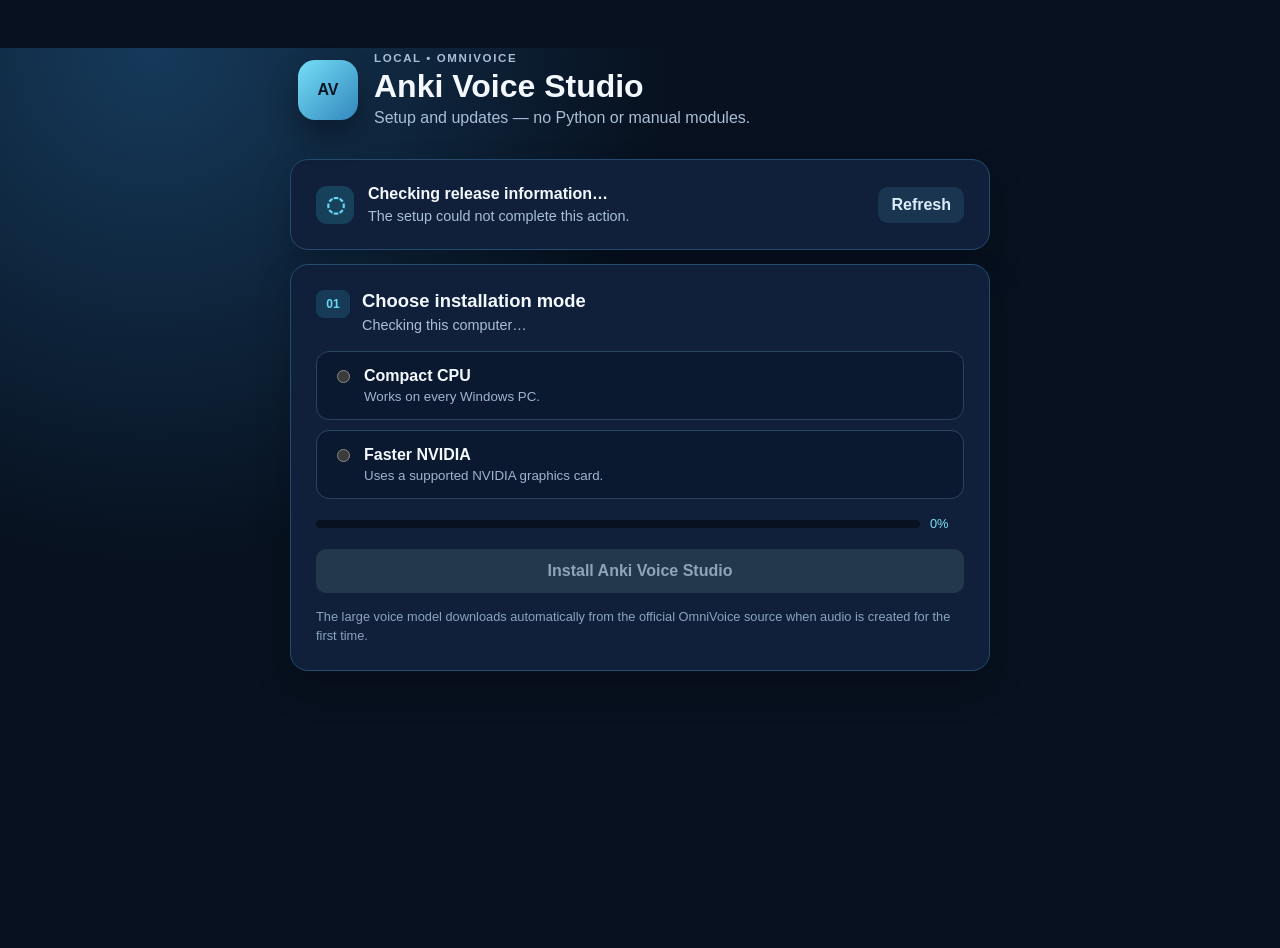
==== setup_web/index.html @ 58cf3fe1 "Initial Anki Voice Studio source" ====
<!doctype html>
<html lang="en">
<head>
  <meta charset="utf-8">
  <meta name="viewport" content="width=device-width, initial-scale=1">
  <meta name="color-scheme" content="dark">
  <title>Anki Voice Studio Setup</title>
  <link rel="stylesheet" href="app.css">
</head>
<body>
  <main class="shell">
    <header class="hero">
      <div class="mark">AV</div>
      <div><p class="eyebrow">LOCAL • OMNIVOICE</p><h1>Anki Voice Studio</h1><p>Setup and updates — no Python or manual modules.</p></div>
    </header>

    <section class="card status-card">
      <div class="status-icon" id="statusIcon">◌</div>
      <div><strong id="statusTitle">Checking release information…</strong><p id="statusText">The setup is checking what this computer needs.</p></div>
      <button class="secondary" id="refreshButton">Refresh</button>
    </section>

    <section class="card" id="installCard">
      <div class="section-heading"><span>01</span><div><h2>Choose installation mode</h2><p id="gpuText">Checking this computer…</p></div></div>
      <label class="choice" id="cpuChoice"><input type="radio" name="edition" value="cpu"><span><strong>Compact CPU</strong><small>Works on every Windows PC.</small></span></label>
      <label class="choice" id="nvidiaChoice"><input type="radio" name="edition" value="nvidia"><span><strong>Faster NVIDIA</strong><small>Uses a supported NVIDIA graphics card.</small></span></label>
      <div class="progress-wrap" hidden id="progressWrap"><div class="progress"><i id="progressBar"></i></div><span id="progressValue">0%</span></div>
      <button class="primary" id="installButton" disabled>Install Anki Voice Studio</button>
      <p class="fine-print">The large voice model downloads automatically from the official OmniVoice source when audio is created for the first time.</p>
    </section>

    <section class="card launch-card" id="launchCard" hidden>
      <div class="section-heading"><span>02</span><div><h2>Ready to open</h2><p id="launchText">Anki Voice Studio is installed.</p></div></div>
      <button class="primary" id="launchButton">Open Anki Voice Studio</button>
    </section>
  </main>
  <script src="app.js"></script>
</body>
</html>
---- setup_web/app.css ----
:root{color-scheme:dark;font-family:Segoe UI,Arial,sans-serif;background:#07111f;color:#f4f8ff}*{box-sizing:border-box}body{margin:0;min-height:100vh;background:radial-gradient(circle at 12% 0,#163a5b 0,transparent 32rem),#07111f}.shell{width:min(700px,calc(100% - 32px));margin:48px auto}.hero{display:flex;align-items:center;gap:16px;margin:0 8px 28px}.mark{display:grid;place-items:center;width:60px;height:60px;border-radius:17px;background:linear-gradient(135deg,#75def6,#3287bd);font-weight:800;color:#061521;box-shadow:0 16px 30px #0005}.eyebrow{margin:0 0 4px;color:#55d2f2;letter-spacing:.14em;font-size:.72rem;font-weight:800}.hero h1{margin:0;font-size:2rem}.hero p{margin:4px 0;color:#a8bfd8}.card{margin:14px 0;padding:25px;background:#10203a;border:1px solid #254c70;border-radius:18px;box-shadow:0 18px 36px #0003}.status-card{display:flex;align-items:center;gap:14px}.status-card div:nth-child(2){flex:1}.status-card p,.section-heading p{margin:5px 0 0;color:#a8bfd8;font-size:.9rem}.status-icon{display:grid;place-items:center;width:38px;height:38px;border-radius:11px;background:#17405b;color:#64d9f5;font-size:1.4rem;font-weight:900}.section-heading{display:flex;gap:12px;margin-bottom:18px}.section-heading>span{display:grid;place-items:center;width:34px;height:28px;border-radius:8px;background:#173a56;color:#67d9f3;font-size:.75rem;font-weight:800}.section-heading h2{margin:0;font-size:1.15rem}.choice{display:flex;gap:11px;align-items:flex-start;margin:10px 0;padding:15px;border:1px solid #29445e;border-radius:13px;background:#0b1930;cursor:pointer}.choice:has(input:checked){border-color:#57c9e9;background:#123853;box-shadow:0 0 0 1px #57c9e955}.choice.recommended strong:after{content:"Recommended";margin-left:9px;padding:3px 6px;border-radius:999px;background:#1e506a;color:#76dff3;font-size:.68rem}.choice.unavailable{opacity:.5}.choice input{accent-color:#57c9e9;margin-top:3px}.choice small{display:block;margin-top:4px;color:#9eb5cc}.primary,.secondary{border:0;border-radius:10px;cursor:pointer;font:inherit;font-weight:750}.primary{display:block;width:100%;margin-top:18px;padding:13px;background:linear-gradient(135deg,#67d8f1,#3aa5ce);color:#061521;box-shadow:0 12px 24px #0bbbe144}.primary:disabled{background:#23384b;color:#8fa4b7;box-shadow:none;cursor:not-allowed}.secondary{padding:9px 13px;background:#193550;color:#dcedfa}.progress-wrap{display:flex;align-items:center;gap:10px;margin:17px 0 0}.progress{height:8px;flex:1;border-radius:99px;background:#07111f;overflow:hidden}.progress i{display:block;height:100%;width:0;background:#58d1ed;transition:width .2s}.progress-wrap span{min-width:34px;color:#7de3f7;font-size:.8rem}.fine-print{margin:15px 0 0;color:#89a4c0;font-size:.8rem;line-height:1.45}.launch-card{background:linear-gradient(125deg,#102d38,#10203a)}@media(max-width:520px){.shell{width:min(100% - 22px,700px);margin:24px auto}.hero{align-items:flex-start}.hero h1{font-size:1.65rem}.status-card{align-items:flex-start;flex-wrap:wrap}.status-card .secondary{margin-left:52px}}
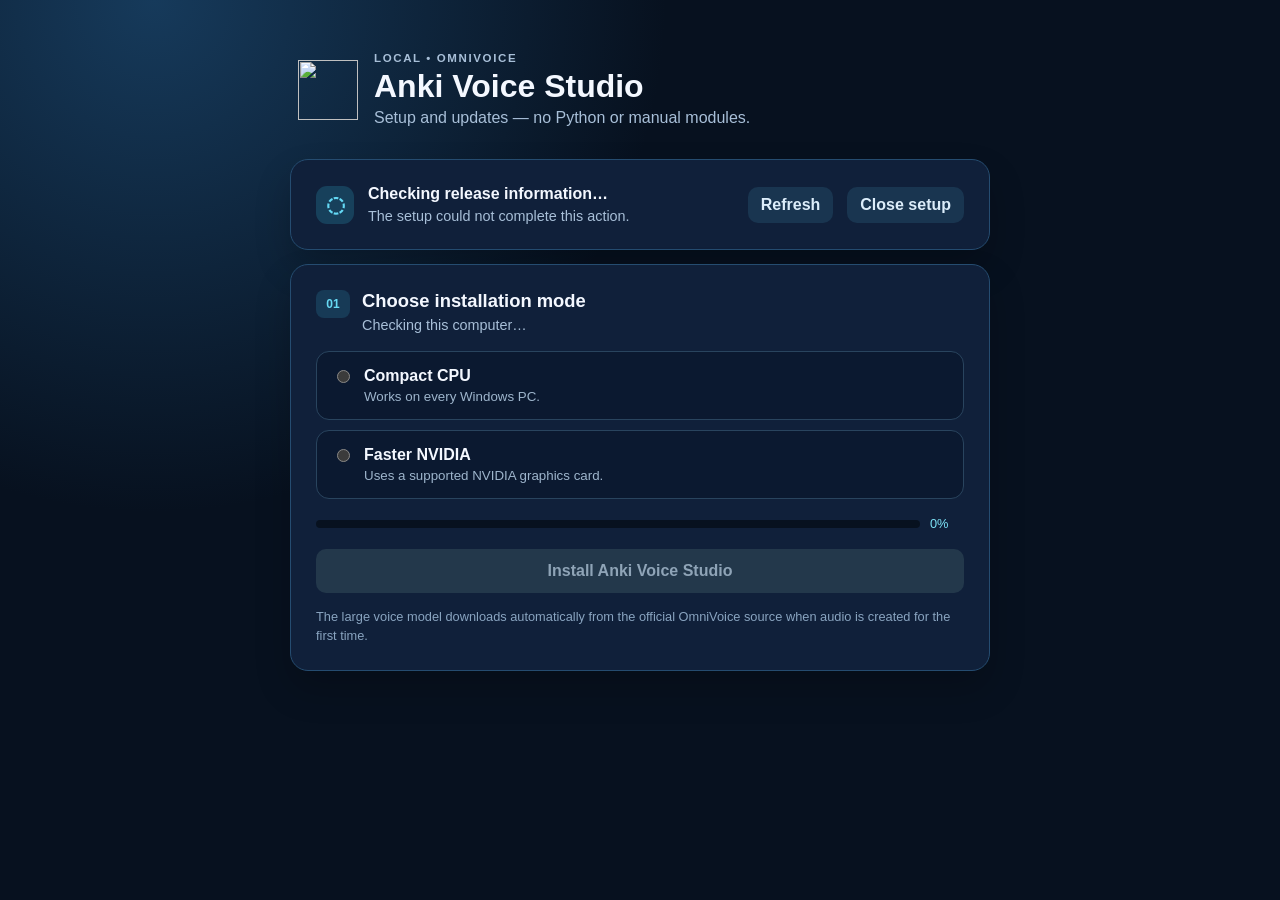
==== commit 247c99ee: "Fix installer startup, icons, and close button" ====
--- a/setup_web/index.html
+++ b/setup_web/index.html
@@ -5,12 +5,13 @@
   <meta name="viewport" content="width=device-width, initial-scale=1">
   <meta name="color-scheme" content="dark">
   <title>Anki Voice Studio Setup</title>
+  <link rel="icon" type="image/svg+xml" href="/assets/anki-voice-studio.svg">
   <link rel="stylesheet" href="app.css">
 </head>
 <body>
   <main class="shell">
     <header class="hero">
-      <div class="mark">AV</div>
+      <div class="mark"><img src="/assets/anki-voice-studio.svg" alt=""></div>
       <div><p class="eyebrow">LOCAL • OMNIVOICE</p><h1>Anki Voice Studio</h1><p>Setup and updates — no Python or manual modules.</p></div>
     </header>
 
@@ -18,6 +19,7 @@
       <div class="status-icon" id="statusIcon">◌</div>
       <div><strong id="statusTitle">Checking release information…</strong><p id="statusText">The setup is checking what this computer needs.</p></div>
       <button class="secondary" id="refreshButton">Refresh</button>
+      <button class="secondary" id="closeButton">Close setup</button>
     </section>
 
     <section class="card" id="installCard">
--- a/setup_web/app.css
+++ b/setup_web/app.css
@@ -1 +1 @@
-:root{color-scheme:dark;font-family:Segoe UI,Arial,sans-serif;background:#07111f;color:#f4f8ff}*{box-sizing:border-box}body{margin:0;min-height:100vh;background:radial-gradient(circle at 12% 0,#163a5b 0,transparent 32rem),#07111f}.shell{width:min(700px,calc(100% - 32px));margin:48px auto}.hero{display:flex;align-items:center;gap:16px;margin:0 8px 28px}.mark{display:grid;place-items:center;width:60px;height:60px;border-radius:17px;background:linear-gradient(135deg,#75def6,#3287bd);font-weight:800;color:#061521;box-shadow:0 16px 30px #0005}.eyebrow{margin:0 0 4px;color:#55d2f2;letter-spacing:.14em;font-size:.72rem;font-weight:800}.hero h1{margin:0;font-size:2rem}.hero p{margin:4px 0;color:#a8bfd8}.card{margin:14px 0;padding:25px;background:#10203a;border:1px solid #254c70;border-radius:18px;box-shadow:0 18px 36px #0003}.status-card{display:flex;align-items:center;gap:14px}.status-card div:nth-child(2){flex:1}.status-card p,.section-heading p{margin:5px 0 0;color:#a8bfd8;font-size:.9rem}.status-icon{display:grid;place-items:center;width:38px;height:38px;border-radius:11px;background:#17405b;color:#64d9f5;font-size:1.4rem;font-weight:900}.section-heading{display:flex;gap:12px;margin-bottom:18px}.section-heading>span{display:grid;place-items:center;width:34px;height:28px;border-radius:8px;background:#173a56;color:#67d9f3;font-size:.75rem;font-weight:800}.section-heading h2{margin:0;font-size:1.15rem}.choice{display:flex;gap:11px;align-items:flex-start;margin:10px 0;padding:15px;border:1px solid #29445e;border-radius:13px;background:#0b1930;cursor:pointer}.choice:has(input:checked){border-color:#57c9e9;background:#123853;box-shadow:0 0 0 1px #57c9e955}.choice.recommended strong:after{content:"Recommended";margin-left:9px;padding:3px 6px;border-radius:999px;background:#1e506a;color:#76dff3;font-size:.68rem}.choice.unavailable{opacity:.5}.choice input{accent-color:#57c9e9;margin-top:3px}.choice small{display:block;margin-top:4px;color:#9eb5cc}.primary,.secondary{border:0;border-radius:10px;cursor:pointer;font:inherit;font-weight:750}.primary{display:block;width:100%;margin-top:18px;padding:13px;background:linear-gradient(135deg,#67d8f1,#3aa5ce);color:#061521;box-shadow:0 12px 24px #0bbbe144}.primary:disabled{background:#23384b;color:#8fa4b7;box-shadow:none;cursor:not-allowed}.secondary{padding:9px 13px;background:#193550;color:#dcedfa}.progress-wrap{display:flex;align-items:center;gap:10px;margin:17px 0 0}.progress{height:8px;flex:1;border-radius:99px;background:#07111f;overflow:hidden}.progress i{display:block;height:100%;width:0;background:#58d1ed;transition:width .2s}.progress-wrap span{min-width:34px;color:#7de3f7;font-size:.8rem}.fine-print{margin:15px 0 0;color:#89a4c0;font-size:.8rem;line-height:1.45}.launch-card{background:linear-gradient(125deg,#102d38,#10203a)}@media(max-width:520px){.shell{width:min(100% - 22px,700px);margin:24px auto}.hero{align-items:flex-start}.hero h1{font-size:1.65rem}.status-card{align-items:flex-start;flex-wrap:wrap}.status-card .secondary{margin-left:52px}}
+:root{color-scheme:dark;font-family:Segoe UI,Arial,sans-serif;background:#07111f;color:#f4f8ff}*{box-sizing:border-box}body{display:flow-root;margin:0;min-height:100vh;background:radial-gradient(circle at 12% 0,#163a5b 0,transparent 32rem),#07111f}.shell{width:min(700px,calc(100% - 32px));margin:48px auto}.hero{display:flex;align-items:center;gap:16px;margin:0 8px 28px}.mark{display:grid;place-items:center;width:60px;height:60px;flex:0 0 60px}.mark img{display:block;width:100%;height:100%}.eyebrow{margin:0 0 4px;color:#55d2f2;letter-spacing:.14em;font-size:.72rem;font-weight:800}.hero h1{margin:0;font-size:2rem}.hero p{margin:4px 0;color:#a8bfd8}.card{margin:14px 0;padding:25px;background:#10203a;border:1px solid #254c70;border-radius:18px;box-shadow:0 18px 36px #0003}.status-card{display:flex;align-items:center;gap:14px}.status-card div:nth-child(2){flex:1}.status-card p,.section-heading p{margin:5px 0 0;color:#a8bfd8;font-size:.9rem}.status-icon{display:grid;place-items:center;width:38px;height:38px;border-radius:11px;background:#17405b;color:#64d9f5;font-size:1.4rem;font-weight:900}.section-heading{display:flex;gap:12px;margin-bottom:18px}.section-heading>span{display:grid;place-items:center;width:34px;height:28px;border-radius:8px;background:#173a56;color:#67d9f3;font-size:.75rem;font-weight:800}.section-heading h2{margin:0;font-size:1.15rem}.choice{display:flex;gap:11px;align-items:flex-start;margin:10px 0;padding:15px;border:1px solid #29445e;border-radius:13px;background:#0b1930;cursor:pointer}.choice:has(input:checked){border-color:#57c9e9;background:#123853;box-shadow:0 0 0 1px #57c9e955}.choice.recommended strong:after{content:"Recommended";margin-left:9px;padding:3px 6px;border-radius:999px;background:#1e506a;color:#76dff3;font-size:.68rem}.choice.unavailable{opacity:.5}.choice input{accent-color:#57c9e9;margin-top:3px}.choice small{display:block;margin-top:4px;color:#9eb5cc}.primary,.secondary{border:0;border-radius:10px;cursor:pointer;font:inherit;font-weight:750}.primary{display:block;width:100%;margin-top:18px;padding:13px;background:linear-gradient(135deg,#67d8f1,#3aa5ce);color:#061521;box-shadow:0 12px 24px #0bbbe144}.primary:disabled{background:#23384b;color:#8fa4b7;box-shadow:none;cursor:not-allowed}.secondary{padding:9px 13px;background:#193550;color:#dcedfa}.progress-wrap{display:flex;align-items:center;gap:10px;margin:17px 0 0}.progress{height:8px;flex:1;border-radius:99px;background:#07111f;overflow:hidden}.progress i{display:block;height:8px;width:0;background:#58d1ed;transition:width .2s}.progress-wrap span{min-width:34px;color:#7de3f7;font-size:.8rem}.fine-print{margin:15px 0 0;color:#89a4c0;font-size:.8rem;line-height:1.45}.launch-card{background:linear-gradient(125deg,#102d38,#10203a)}@media(max-width:520px){.shell{width:min(100% - 22px,700px);margin:24px auto}.hero{align-items:flex-start}.hero h1{font-size:1.65rem}.status-card{align-items:flex-start;flex-wrap:wrap}.status-card .secondary{margin-left:52px}}
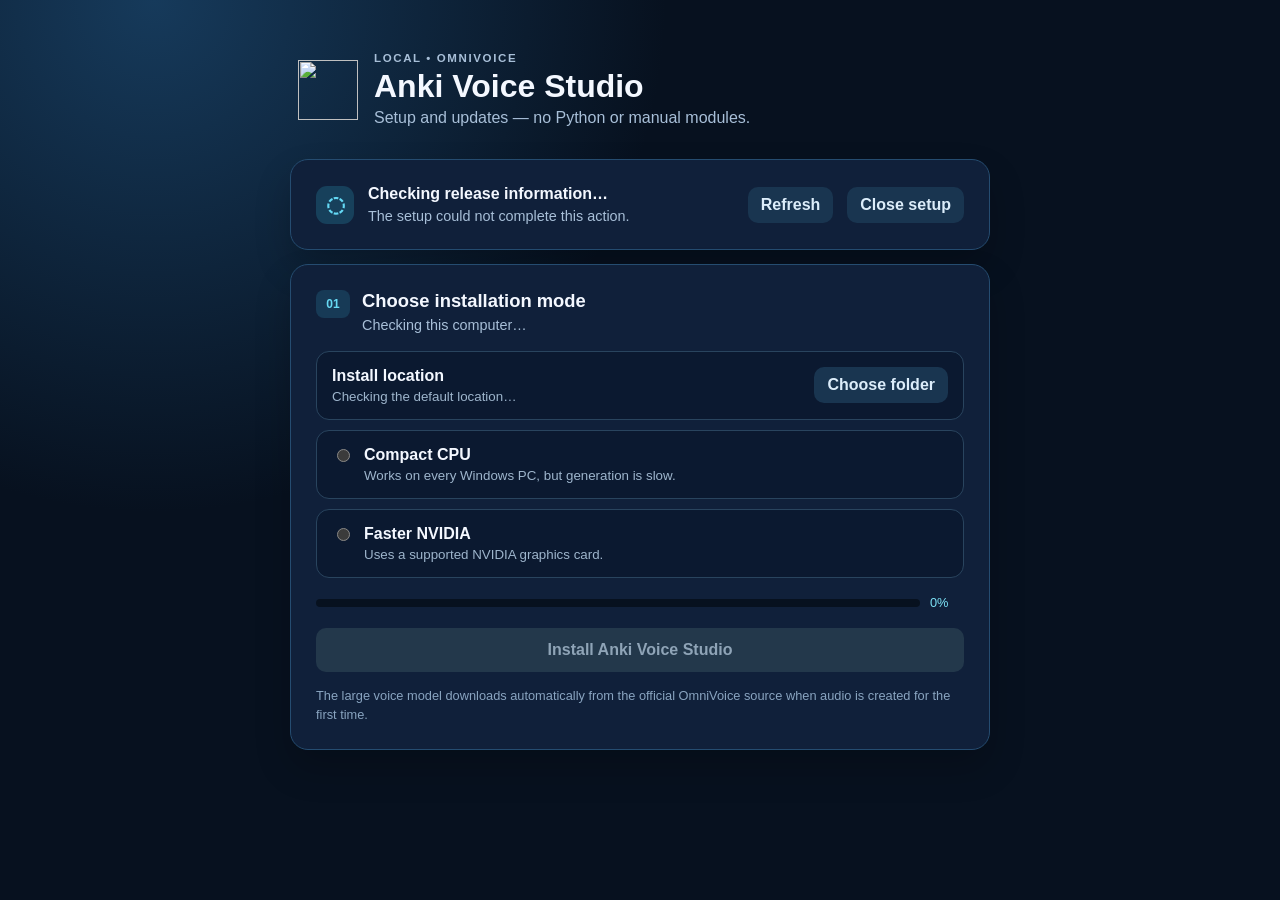
==== commit ced05269: "Improve installer location, shortcut, and CPU guidance" ====
--- a/setup_web/index.html
+++ b/setup_web/index.html
@@ -24,7 +24,8 @@
 
     <section class="card" id="installCard">
       <div class="section-heading"><span>01</span><div><h2>Choose installation mode</h2><p id="gpuText">Checking this computer…</p></div></div>
-      <label class="choice" id="cpuChoice"><input type="radio" name="edition" value="cpu"><span><strong>Compact CPU</strong><small>Works on every Windows PC.</small></span></label>
+      <div class="choice"><span style="flex:1"><strong>Install location</strong><small id="installLocation">Checking the default location…</small></span><button class="secondary" id="chooseLocation">Choose folder</button></div>
+      <label class="choice" id="cpuChoice"><input type="radio" name="edition" value="cpu"><span><strong>Compact CPU</strong><small>Works on every Windows PC, but generation is slow.</small></span></label>
       <label class="choice" id="nvidiaChoice"><input type="radio" name="edition" value="nvidia"><span><strong>Faster NVIDIA</strong><small>Uses a supported NVIDIA graphics card.</small></span></label>
       <div class="progress-wrap" hidden id="progressWrap"><div class="progress"><i id="progressBar"></i></div><span id="progressValue">0%</span></div>
       <button class="primary" id="installButton" disabled>Install Anki Voice Studio</button>
